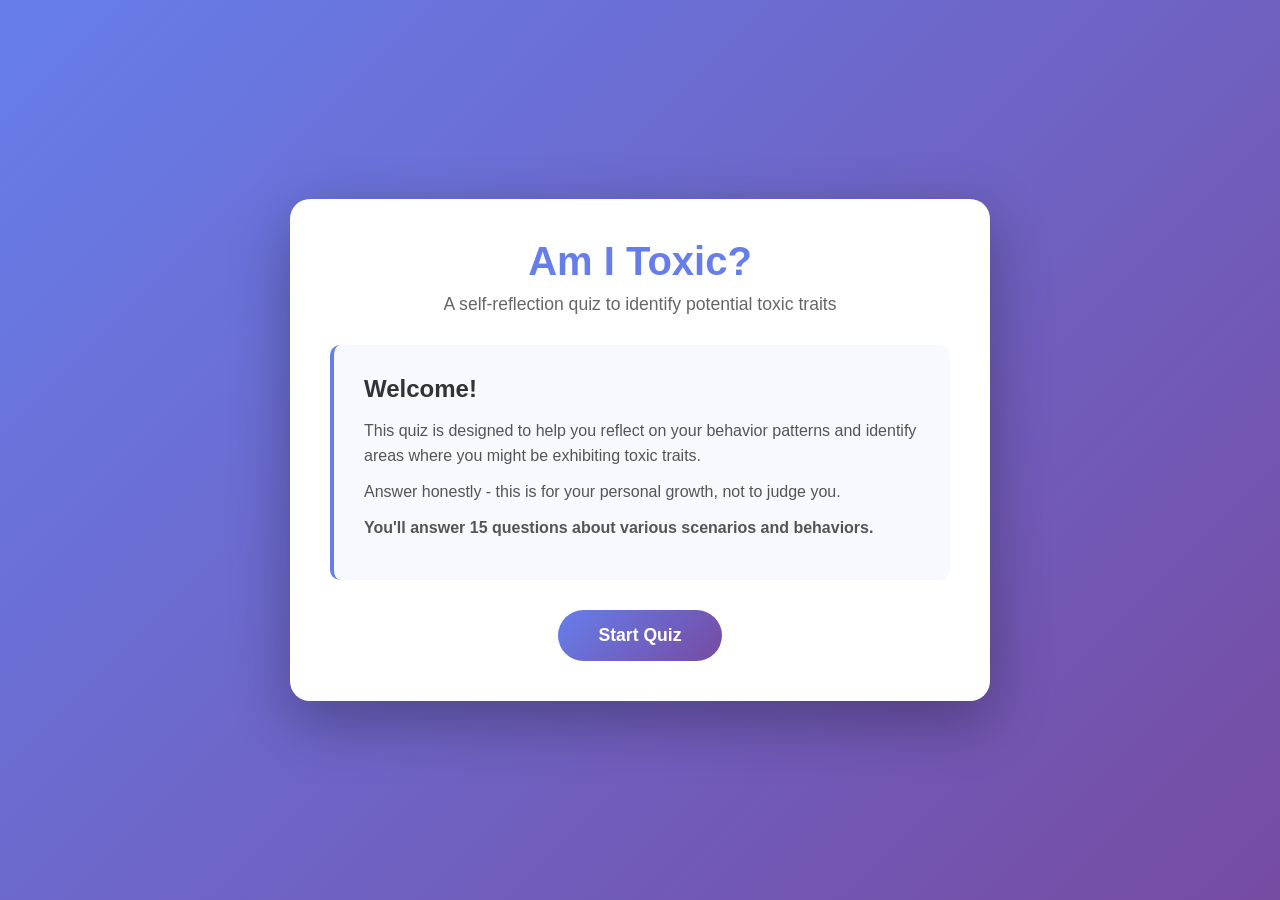
==== public/index.html @ 6ace10eb "1" ====
<!DOCTYPE html>
<html lang="en">
<head>
    <meta charset="UTF-8">
    <meta name="viewport" content="width=device-width, initial-scale=1.0">
    <title>Self Reflection - Assessment Quiz</title>
    <link rel="stylesheet" href="style.css">
</head>
<body>
    <div class="container">
        <header>
            <h1>Am I Toxic?</h1>
            <p class="subtitle">A self-reflection quiz to identify potential toxic traits</p>
        </header>

        <div id="start-screen" class="screen active">
            <div class="intro">
                <h2>Welcome!</h2>
                <p>This quiz is designed to help you reflect on your behavior patterns and identify areas where you might be exhibiting toxic traits.</p>
                <p>Answer honestly - this is for your personal growth, not to judge you.</p>
                <p><strong>You'll answer 15 questions about various scenarios and behaviors.</strong></p>
            </div>
            <button id="start-btn" class="btn btn-primary">Start Quiz</button>
        </div>

        <div id="quiz-screen" class="screen">
            <div class="progress-bar">
                <div id="progress" class="progress-fill"></div>
            </div>
            <div class="question-counter">
                Question <span id="current-question">1</span> of <span id="total-questions">15</span>
            </div>
            <div id="question-container">
                <h2 id="question-text"></h2>
                <div id="options-container"></div>
            </div>
            <button id="next-btn" class="btn btn-primary" disabled>Next</button>
        </div>

        <div id="results-screen" class="screen">
            <h2>Your Results</h2>
            <div id="score-container">
                <div class="score-circle">
                    <span id="score-value">0</span>
                    <span class="score-label">points</span>
                </div>
            </div>
            <div id="result-message"></div>
            <div id="result-details"></div>
            <button id="restart-btn" class="btn btn-primary">Take Quiz Again</button>
        </div>
    </div>

    <script src="script.js"></script>
</body>
</html>
---- public/style.css ----
* {
    margin: 0;
    padding: 0;
    box-sizing: border-box;
}

body {
    font-family: 'Segoe UI', Tahoma, Geneva, Verdana, sans-serif;
    background: linear-gradient(135deg, #667eea 0%, #764ba2 100%);
    min-height: 100vh;
    display: flex;
    justify-content: center;
    align-items: center;
    padding: 20px;
}

.container {
    background: white;
    border-radius: 20px;
    padding: 40px;
    max-width: 700px;
    width: 100%;
    box-shadow: 0 20px 60px rgba(0, 0, 0, 0.3);
}

header {
    text-align: center;
    margin-bottom: 30px;
}

h1 {
    color: #667eea;
    font-size: 2.5em;
    margin-bottom: 10px;
}

.subtitle {
    color: #666;
    font-size: 1.1em;
}

.screen {
    display: none;
}

.screen.active {
    display: block;
    animation: fadeIn 0.5s ease-in;
}

@keyframes fadeIn {
    from {
        opacity: 0;
        transform: translateY(20px);
    }
    to {
        opacity: 1;
        transform: translateY(0);
    }
}

.intro {
    background: #f8f9ff;
    padding: 30px;
    border-radius: 10px;
    margin-bottom: 30px;
    border-left: 4px solid #667eea;
}

.intro h2 {
    color: #333;
    margin-bottom: 15px;
}

.intro p {
    color: #555;
    line-height: 1.6;
    margin-bottom: 10px;
}

.btn {
    padding: 15px 40px;
    font-size: 1.1em;
    border: none;
    border-radius: 50px;
    cursor: pointer;
    transition: all 0.3s ease;
    font-weight: 600;
}

.btn-primary {
    background: linear-gradient(135deg, #667eea 0%, #764ba2 100%);
    color: white;
}

.btn-primary:hover:not(:disabled) {
    transform: translateY(-2px);
    box-shadow: 0 10px 20px rgba(102, 126, 234, 0.4);
}

.btn:disabled {
    opacity: 0.5;
    cursor: not-allowed;
}

#start-btn, #restart-btn {
    display: block;
    margin: 0 auto;
}

.progress-bar {
    width: 100%;
    height: 8px;
    background: #e0e0e0;
    border-radius: 10px;
    margin-bottom: 20px;
    overflow: hidden;
}

.progress-fill {
    height: 100%;
    background: linear-gradient(90deg, #667eea 0%, #764ba2 100%);
    transition: width 0.3s ease;
    width: 0%;
}

.question-counter {
    text-align: center;
    color: #666;
    margin-bottom: 20px;
    font-size: 0.9em;
}

#question-container {
    margin-bottom: 30px;
}

#question-text {
    color: #333;
    font-size: 1.3em;
    margin-bottom: 25px;
    line-height: 1.4;
}

#options-container {
    display: flex;
    flex-direction: column;
    gap: 12px;
}

.option {
    padding: 18px 25px;
    background: #f8f9ff;
    border: 2px solid #e0e0e0;
    border-radius: 10px;
    cursor: pointer;
    transition: all 0.3s ease;
    font-size: 1em;
}

.option:hover {
    border-color: #667eea;
    background: #fff;
    transform: translateX(5px);
}

.option.selected {
    background: linear-gradient(135deg, #667eea 0%, #764ba2 100%);
    color: white;
    border-color: #667eea;
}

#next-btn {
    float: right;
}

.score-circle {
    width: 180px;
    height: 180px;
    margin: 30px auto;
    border-radius: 50%;
    background: linear-gradient(135deg, #667eea 0%, #764ba2 100%);
    display: flex;
    flex-direction: column;
    justify-content: center;
    align-items: center;
    color: white;
    box-shadow: 0 10px 30px rgba(102, 126, 234, 0.3);
}

#score-value {
    font-size: 3.5em;
    font-weight: bold;
}

.score-label {
    font-size: 1em;
    opacity: 0.9;
}

#result-message {
    background: #f8f9ff;
    padding: 25px;
    border-radius: 10px;
    margin: 20px 0;
    border-left: 4px solid #667eea;
}

#result-message h3 {
    color: #333;
    margin-bottom: 10px;
}

#result-message p {
    color: #555;
    line-height: 1.6;
}

#result-details {
    background: #fff9e6;
    padding: 20px;
    border-radius: 10px;
    margin: 20px 0;
    border-left: 4px solid #ffc107;
}

#result-details h4 {
    color: #333;
    margin-bottom: 15px;
}

#result-details ul {
    list-style-position: inside;
    color: #555;
}

#result-details li {
    margin-bottom: 8px;
    line-height: 1.5;
}

@media (max-width: 600px) {
    .container {
        padding: 25px;
    }
    
    h1 {
        font-size: 2em;
    }
    
    #question-text {
        font-size: 1.1em;
    }
    
    .option {
        padding: 15px 20px;
    }
}
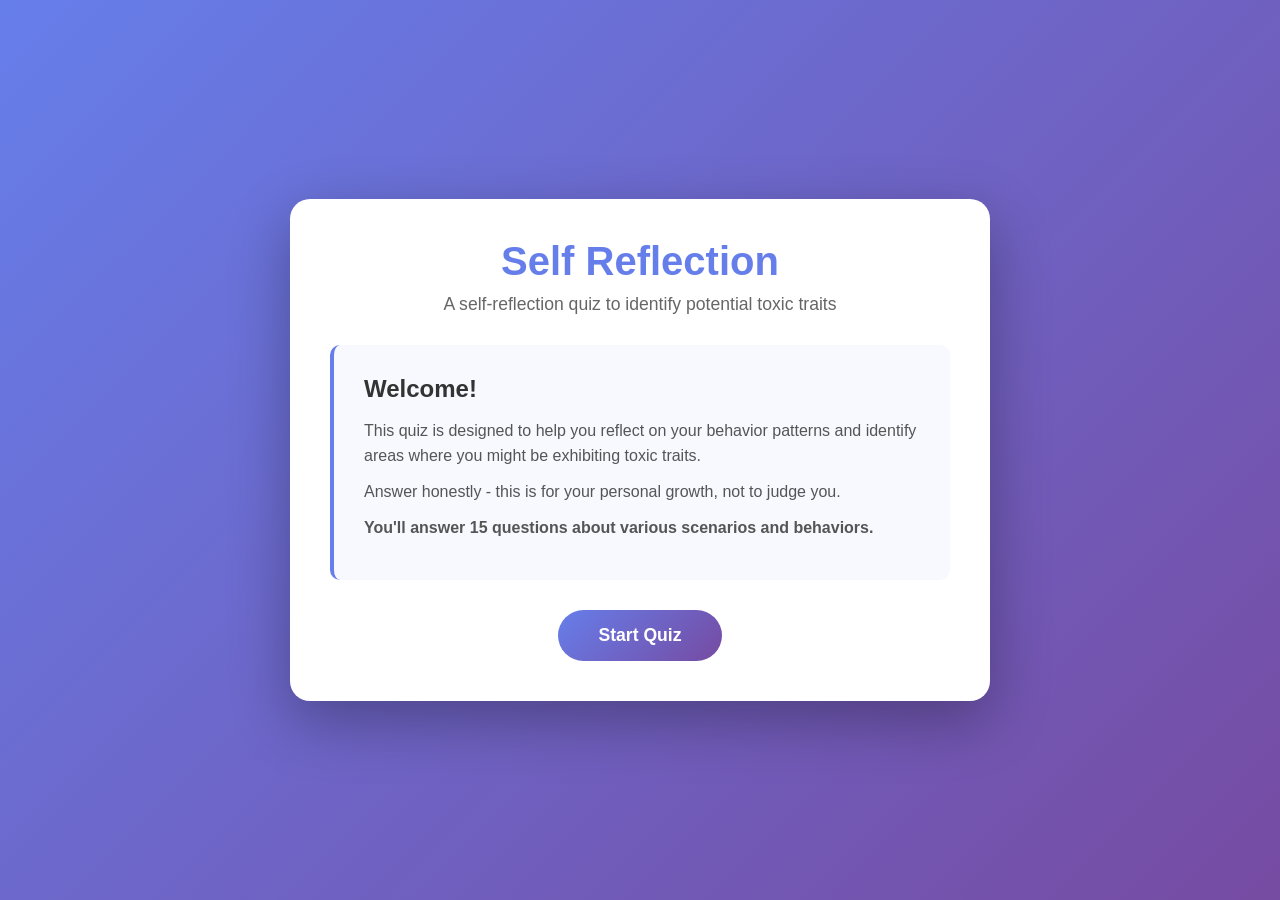
==== commit 49f2c623: "01" ====
--- a/public/index.html
+++ b/public/index.html
@@ -9,7 +9,7 @@
 <body>
     <div class="container">
         <header>
-            <h1>Am I Toxic?</h1>
+            <h1>Self Reflection</h1>
             <p class="subtitle">A self-reflection quiz to identify potential toxic traits</p>
         </header>
 
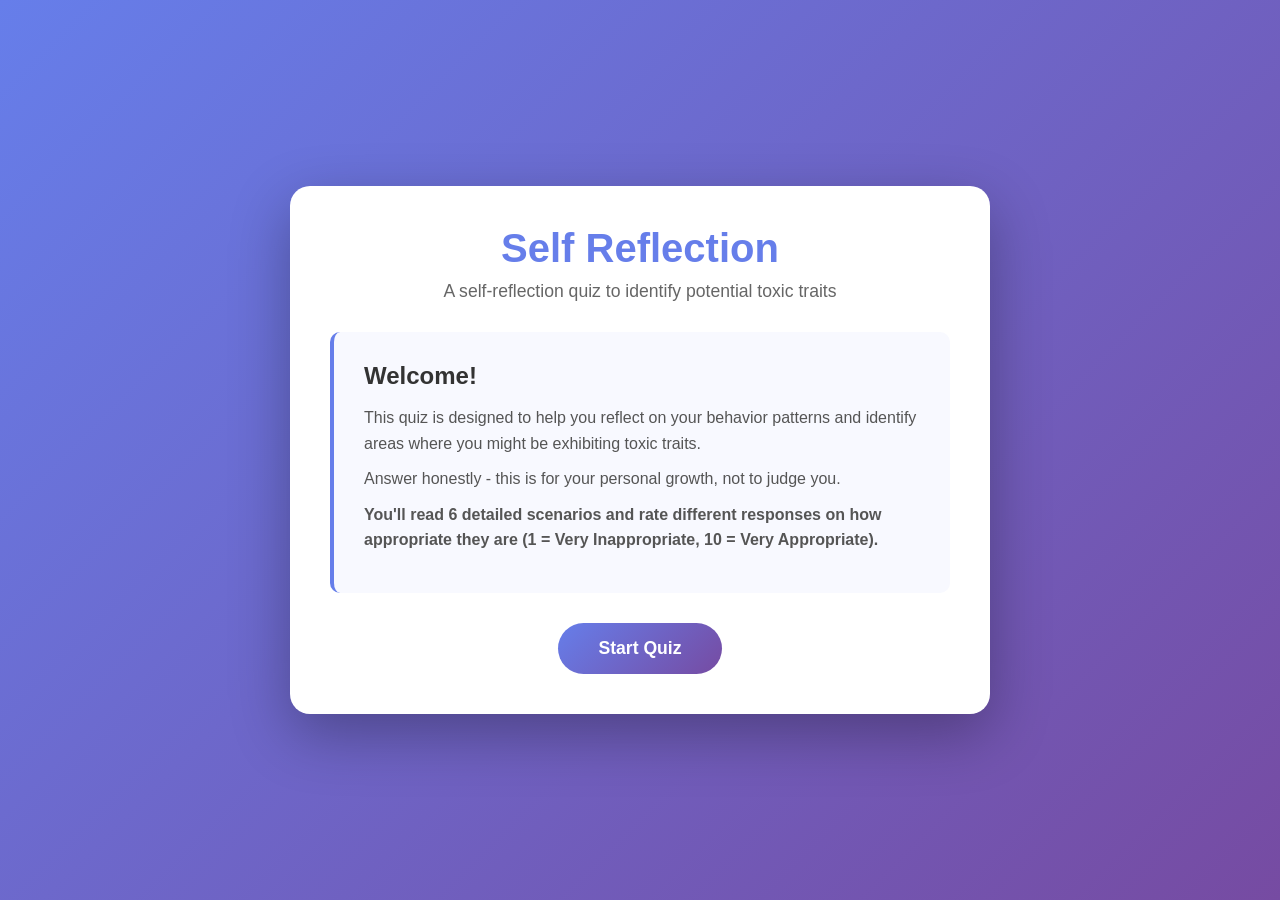
==== commit 45edc321: "a" ====
--- a/public/index.html
+++ b/public/index.html
@@ -18,7 +18,7 @@
                 <h2>Welcome!</h2>
                 <p>This quiz is designed to help you reflect on your behavior patterns and identify areas where you might be exhibiting toxic traits.</p>
                 <p>Answer honestly - this is for your personal growth, not to judge you.</p>
-                <p><strong>You'll answer 15 questions about various scenarios and behaviors.</strong></p>
+                <p><strong>You'll read 6 detailed scenarios and rate different responses on how appropriate they are (1 = Very Inappropriate, 10 = Very Appropriate).</strong></p>
             </div>
             <button id="start-btn" class="btn btn-primary">Start Quiz</button>
         </div>
@@ -28,7 +28,7 @@
                 <div id="progress" class="progress-fill"></div>
             </div>
             <div class="question-counter">
-                Question <span id="current-question">1</span> of <span id="total-questions">15</span>
+                Question <span id="current-question">1</span> of <span id="total-questions">6</span>
             </div>
             <div id="question-container">
                 <h2 id="question-text"></h2>
--- a/public/style.css
+++ b/public/style.css
@@ -170,6 +170,83 @@
     border-color: #667eea;
 }
 
+.response-item {
+    margin-bottom: 25px;
+    padding: 18px;
+    background: #f8f9ff;
+    border-radius: 10px;
+    border-left: 4px solid #667eea;
+}
+
+.response-label {
+    font-weight: 600;
+    color: #333;
+    margin-bottom: 12px;
+    display: block;
+    font-size: 0.95em;
+}
+
+.rating-container {
+    display: flex;
+    align-items: center;
+    gap: 10px;
+}
+
+.rating-label {
+    font-size: 0.75em;
+    color: #666;
+    flex-shrink: 0;
+}
+
+.rating-label.left {
+    text-align: right;
+    width: 80px;
+}
+
+.rating-label.right {
+    text-align: left;
+    width: 80px;
+}
+
+.rating-slider {
+    flex: 1;
+    height: 6px;
+    border-radius: 5px;
+    background: linear-gradient(to right, #ff6b6b, #ffd93d, #6bcf7f);
+    outline: none;
+    -webkit-appearance: none;
+    appearance: none;
+}
+
+.rating-slider::-webkit-slider-thumb {
+    -webkit-appearance: none;
+    appearance: none;
+    width: 20px;
+    height: 20px;
+    border-radius: 50%;
+    background: linear-gradient(135deg, #667eea 0%, #764ba2 100%);
+    cursor: pointer;
+    box-shadow: 0 2px 5px rgba(102, 126, 234, 0.3);
+}
+
+.rating-slider::-moz-range-thumb {
+    width: 20px;
+    height: 20px;
+    border-radius: 50%;
+    background: linear-gradient(135deg, #667eea 0%, #764ba2 100%);
+    cursor: pointer;
+    border: none;
+    box-shadow: 0 2px 5px rgba(102, 126, 234, 0.3);
+}
+
+.rating-value {
+    min-width: 30px;
+    text-align: center;
+    font-weight: 600;
+    color: #667eea;
+    font-size: 1em;
+}
+
 #next-btn {
     float: right;
 }
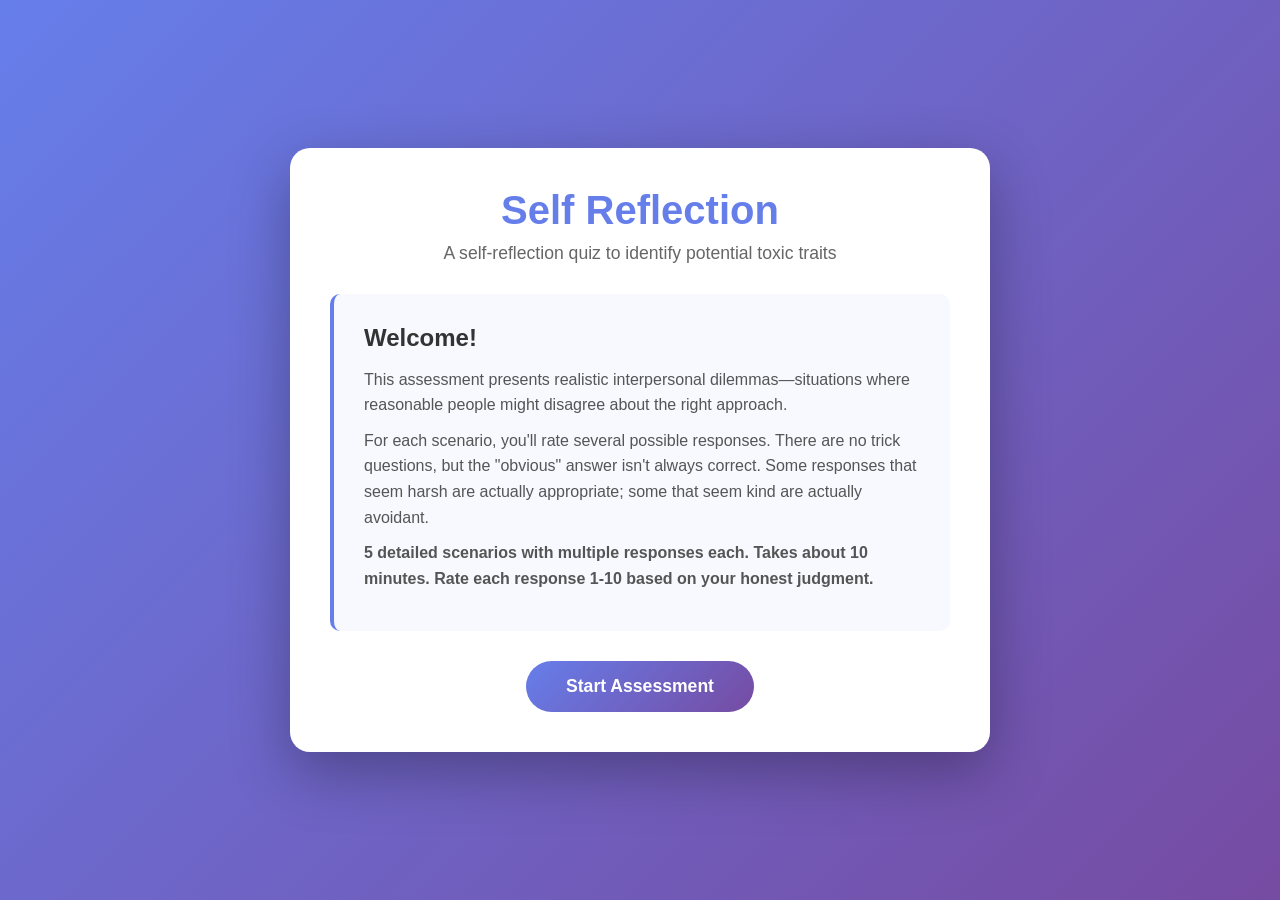
==== commit e90729a5: "32" ====
--- a/public/index.html
+++ b/public/index.html
@@ -16,11 +16,11 @@
         <div id="start-screen" class="screen active">
             <div class="intro">
                 <h2>Welcome!</h2>
-                <p>This quiz is designed to help you reflect on your behavior patterns and identify areas where you might be exhibiting toxic traits.</p>
-                <p>Answer honestly - this is for your personal growth, not to judge you.</p>
-                <p><strong>You'll read 6 detailed scenarios and rate different responses on how appropriate they are (1 = Very Inappropriate, 10 = Very Appropriate).</strong></p>
+                <p>This assessment presents realistic interpersonal dilemmas—situations where reasonable people might disagree about the right approach.</p>
+                <p>For each scenario, you'll rate several possible responses. There are no trick questions, but the "obvious" answer isn't always correct. Some responses that seem harsh are actually appropriate; some that seem kind are actually avoidant.</p>
+                <p><strong>5 detailed scenarios with multiple responses each. Takes about 10 minutes. Rate each response 1-10 based on your honest judgment.</strong></p>
             </div>
-            <button id="start-btn" class="btn btn-primary">Start Quiz</button>
+            <button id="start-btn" class="btn btn-primary">Start Assessment</button>
         </div>
 
         <div id="quiz-screen" class="screen">
@@ -28,7 +28,7 @@
                 <div id="progress" class="progress-fill"></div>
             </div>
             <div class="question-counter">
-                Question <span id="current-question">1</span> of <span id="total-questions">6</span>
+                Scenario <span id="current-question">1</span> of <span id="total-questions">5</span>
             </div>
             <div id="question-container">
                 <h2 id="question-text"></h2>
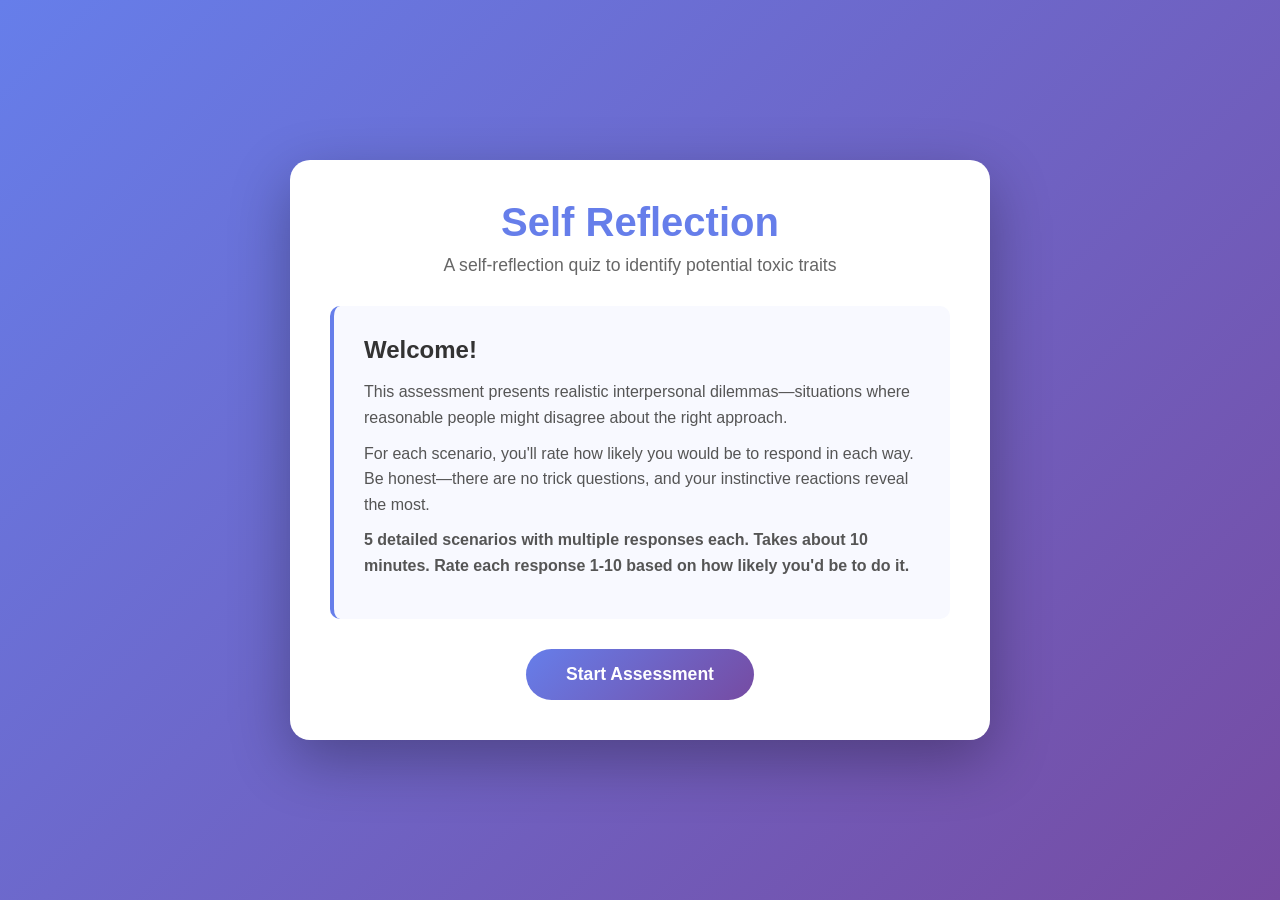
==== commit 3d08e695: "a" ====
--- a/public/index.html
+++ b/public/index.html
@@ -17,8 +17,8 @@
             <div class="intro">
                 <h2>Welcome!</h2>
                 <p>This assessment presents realistic interpersonal dilemmas—situations where reasonable people might disagree about the right approach.</p>
-                <p>For each scenario, you'll rate several possible responses. There are no trick questions, but the "obvious" answer isn't always correct. Some responses that seem harsh are actually appropriate; some that seem kind are actually avoidant.</p>
-                <p><strong>5 detailed scenarios with multiple responses each. Takes about 10 minutes. Rate each response 1-10 based on your honest judgment.</strong></p>
+                <p>For each scenario, you'll rate how likely you would be to respond in each way. Be honest—there are no trick questions, and your instinctive reactions reveal the most.</p>
+                <p><strong>5 detailed scenarios with multiple responses each. Takes about 10 minutes. Rate each response 1-10 based on how likely you'd be to do it.</strong></p>
             </div>
             <button id="start-btn" class="btn btn-primary">Start Assessment</button>
         </div>
